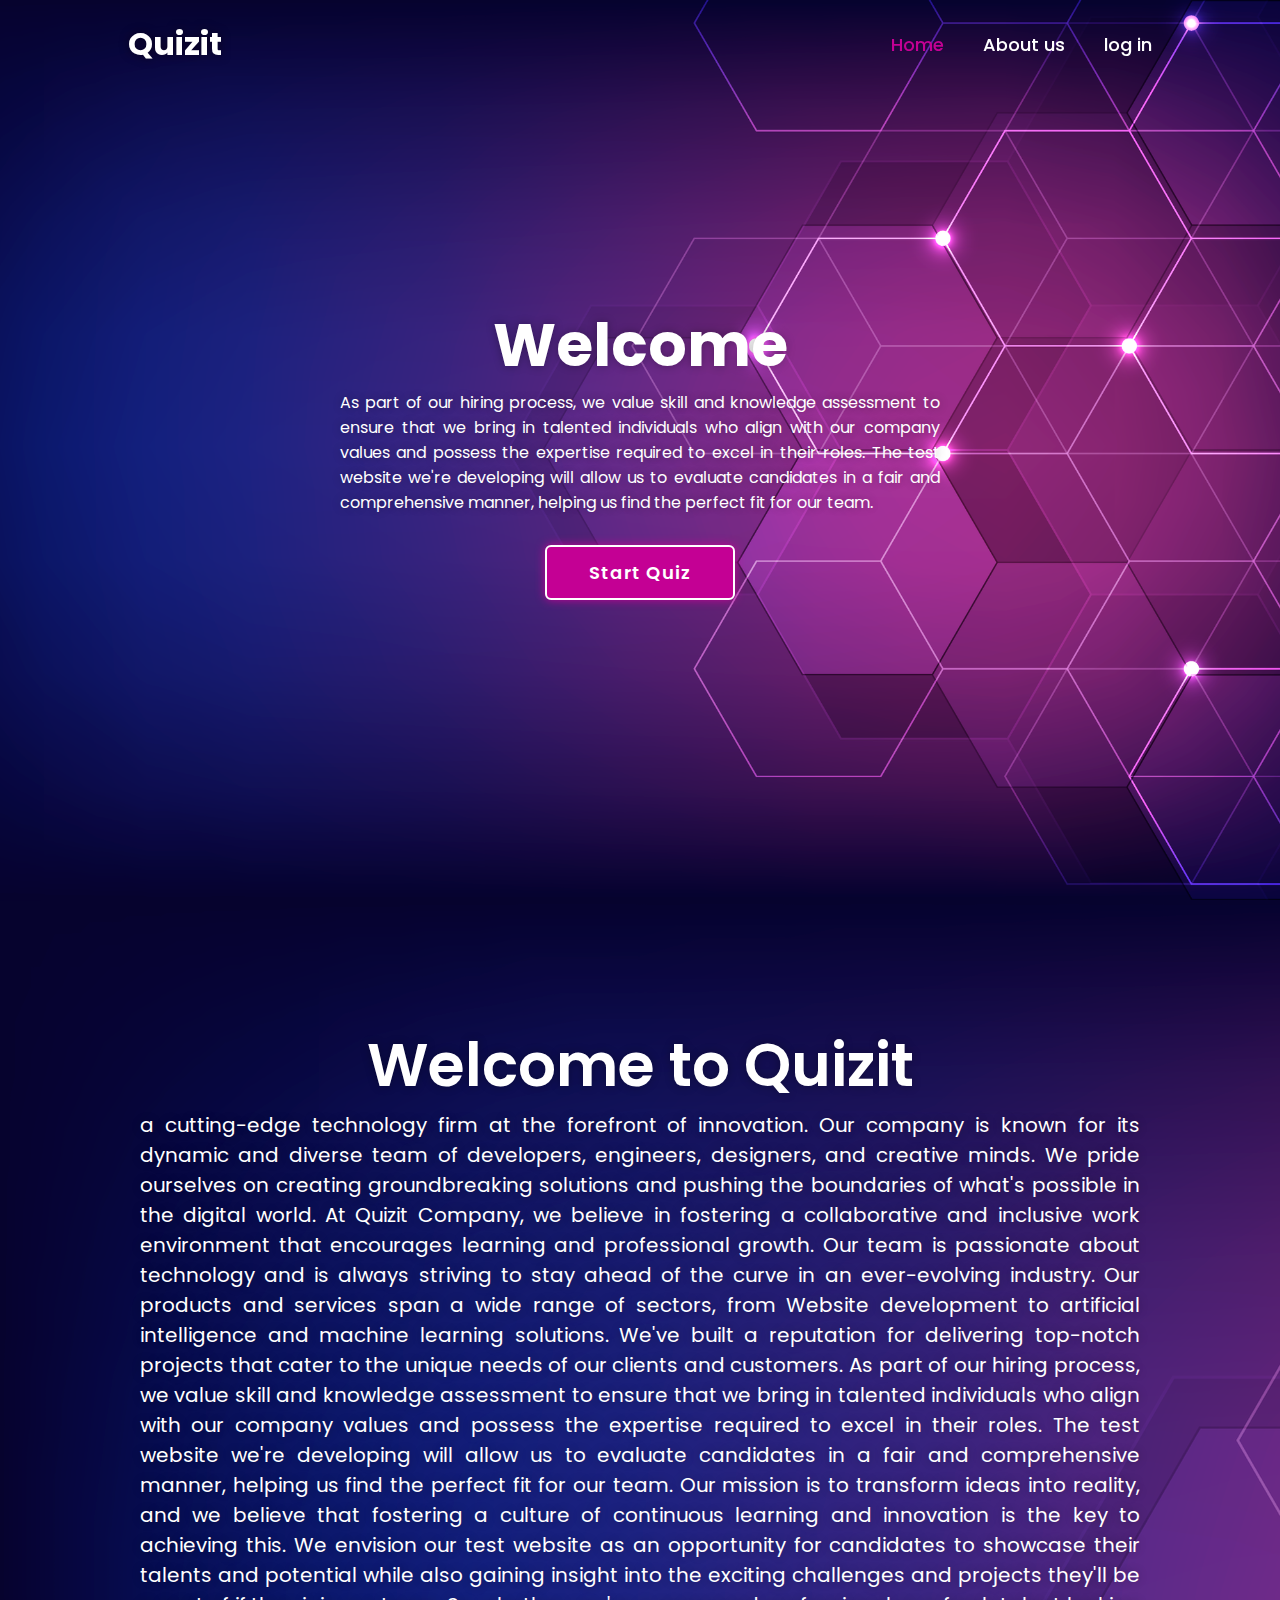
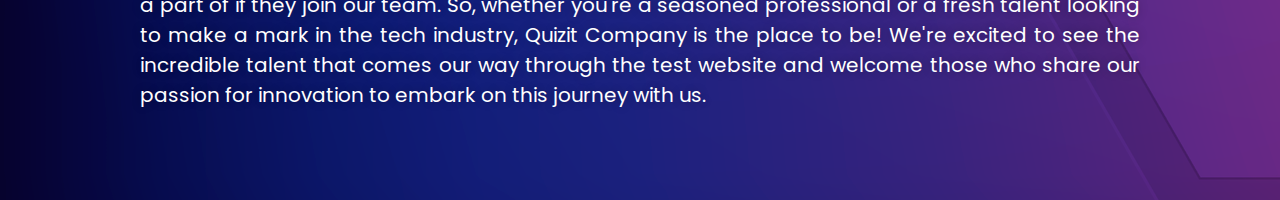
==== index.html @ 1b40783e "Merge pull request #20 from AlharethAlalawneh/main" ====
<!DOCTYPE html>
<html lang="en">

<head>
    <meta charset="UTF-8">
    <meta http-equiv="X-UA-Compatible" content="IE=edge">
    <meta name="viewport" content="width=device-width, initial-scale=1.0">
    <title>Quizit</title>
    <link rel="stylesheet" href="style.css">
</head>

<body>

   <main class="main">
        <header class="header">
            <a href="q-high-resolution-logo-white-on-transparent-background.png" class="logo">Quizit</a>

            <nav class="navbar">
                <a href="#" class="active">Home</a>
                <a href="#About_us">About us</a>
                <a href="/log in/login.html">log in</a>
            </nav>
    </header>

    <div class="container">
        <section class="quiz-section">
            <div class="quiz-box">
                <h1>Quiz</h1>

                <div class="quiz-header">
                    <span>Quiz Website Tutorials</span>
                    <span class="header-score">score 0 / 5 :</span>
                    <p id="cuonterdown">0:25</p>
                </div>

                   

                    <h2 class="question-text"><!-- What does HTML stand for?--></h2>
            
                    <div class="option-list">
                        <div class="option">
                            <pre><span><!-- A. Hyper Type Multi Language --></span></pre>
                            
                        </div>
                        <div class="option">
                            <pre><span><!--B. Hyper Text Multiple Language--></span></pre>
                        </div>
                        <div class="option">
                            <pre></pre><span><!--C. Hyper Text Markup Language--></span></pre>
                        </div>
                        <div class="option">
                            <pre> <span><!--D. Home Text Multi Language--></span></pre>
                        </div>
                    </div>

                <div class="quiz-footer">
                    <span class="question-total">1 of 10 Questions</span>
                    <button class="next-btn">Next</button>
                </div>
            </div>

            <div class="result-box">
                <h2>Quiz Result!</h2>
                <div class="percentage-container">
                    <div class="circular-progress">
                        <span class="progress-value">0%</span>
                    </div>

                <span class="score-text">Your Score 0 out of 10</span>
                </div>

                <div class="buttons">
                    <button class="tryAgain-btn">Show answers</button>
                    <button class="goHome-btn">Go To Home</button>
                </div>
            </div>
        </section>

            <section class="home">
                <div class="home-content">
                    <h1>Welcome <span id="homeUserName"></span></h1>
                    <p>As part of our hiring process, we value skill and knowledge assessment to ensure that we bring in talented
                        individuals who align with our company values and possess the expertise required to excel in their roles. The test
                        website we're developing will allow us to evaluate candidates in a fair and comprehensive manner, helping us find
                        the perfect fit for our team. </p>
                    <button class="start-btn">Start Quiz</button>
                </div>
            </section>
        </div>
    </main>

    <div class="popup-info">
        <h2>Quiz instructions</h2>
        <span class="info">1. The number of exam questions is 10 questions. </span>
        <span class="info">2. The duration of the exam is 10 minutes.</span>
        <span class="info">3. When clicking on the answer, it cannot be changed.</span>
        <span class="info">4. It is not possible to move to the next question before answering.</span>
        <span class="info">5. When the time is up, you go to the result page.</span>

        <div class="btn-group">
            <button class="info-btn exit-btn">Exit Quiz</button>
            <a href="#" class="info-btn continue-btn">Continue</a>
        </div>
   </div>
    
   <section class="About_us" id="About_us">
    <div class="About_us-content">
        <h1>Welcome to Quizit</h1>
        <p>a cutting-edge technology firm at the forefront of innovation. Our company is known for its dynamic and
            diverse team of developers, engineers, designers, and creative minds. We pride ourselves on creating
            groundbreaking solutions and pushing the boundaries of what's possible in the digital world.

            At Quizit Company, we believe in fostering a collaborative and inclusive work environment that
            encourages learning and professional growth. Our team is passionate about technology and is always
            striving to stay ahead of the curve in an ever-evolving industry.

            Our products and services span a wide range of sectors, from Website development to artificial
            intelligence and machine learning solutions. We've built a reputation for delivering top-notch projects
            that cater to the unique needs of our clients and customers.

            As part of our hiring process, we value skill and knowledge assessment to ensure that we bring in
            talented individuals who align with our company values and possess the expertise required to excel in
            their roles. The test website we're developing will allow us to evaluate candidates in a fair and
            comprehensive manner, helping us find the perfect fit for our team.

            Our mission is to transform ideas into reality, and we believe that fostering a culture of continuous
            learning and innovation is the key to achieving this. We envision our test website as an opportunity for
            candidates to showcase their talents and potential while also gaining insight into the exciting
            challenges and projects they'll be a part of if they join our team.

            So, whether you're a seasoned professional or a fresh talent looking to make a mark in the tech
            industry, Quizit Company is the place to be! We're excited to see the incredible talent that comes our
            way through the test website and welcome those who share our passion for innovation to embark on this
            journey with us.
            </p>
        
    </div>
</section>

    <script src="questions.js"></script>
    <script src="./main.js"></script>

</body>
</html>
---- style.css ----
@import url('https://fonts.googleapis.com/css2?family=Poppins:wght@300;400;500;600;700;800;900&display=swap');

* {
    margin: 0;
    padding: 0;
    box-sizing: border-box;
    font-family:'Poppins',sans-serif; 
}

body {
    color: #fff;
    background: #09001d;
    overflow: hidden;
}

.header {
    position: fixed;
    top: 0;
    left: 0;
    width: 100%;
    padding: 20px 10%;
    background: transparent;
    display: flex;
    justify-content: space-between;
    align-items: center;
    z-index: 100;
}

.logo {
    font-size: 32px;
    color: #fff;
    text-decoration: none;
    font-weight: 700;
    filter: drop-shadow(0 0 5px #09001d);
}

.navbar a {
    font-size: 18px;
    color: #fff;
    text-decoration: none;
    font-weight: 500;
    margin-left: 35px;
    transition: .3s;
}

.navbar a:hover, .navbar a.active {
    color: #c40094;
}

.main {
    min-height: 100vh;
    background: url('Banner+background\ \(1\).png')no-repeat;
    background-size: cover;
    background-position: center;
    pointer-events: auto;
    transition: .3s ease;
}

.main.active {
    filter: blur(15px);
    pointer-events: none;
}

.container {
    display: flex;
    height: 100vh;
    width: 200%;
}

.home {
    position: relative;
    left: -50%;
    height: 100vh;
    width: 100%;
    display: flex;
    justify-content: center;
    align-items: center;
}

.home-content {
    max-width: 600px;
    display: flex;
    align-items: center;
    flex-direction: column;
}

.home-content h1 {
    font-size:60px ;
    font-weight: 700;
    text-shadow: 0 0 10px rgb(0,0,0, .3);
}

.home-content p {
    font-size: 16px;
    text-align: center;
    text-shadow: 0 0 10px rgb(0,0,0, .3);
    margin-bottom: 30px;
    text-align: justify;
}

.home-content .start-btn {
    width: 190px;
    height: 55px;
    background: #c40094;
    border: 2px solid #fff;
    outline: none;
    border-radius: 6px;
    box-shadow: 0 0 10px #c40094;
    font-size: 18px;
    color: #fff;
    letter-spacing: 1px;
    font-weight: 600;
    cursor: pointer;
    transition: .5s;
}

.home-content .start-btn:hover {
    background: #09001d;
    box-shadow: none;
}

.popup-info {
    position: absolute;
    top: 50%;
    left: 50%;
    transform: translate(-50%, -50%) scale(.9);
    width: 600px;
    background: #fff;
    border-radius: 6px;
    padding: 10px 25px;
    opacity: 0;
    pointer-events: none;
    transition: .3s ease;
}

.About_us {
    position: relative;
    left: 0%;
    height: 100vh;
    width: 100%;
    display: flex;
    justify-content: center;
    align-items: center;
    padding-top: 5rem;
    background-image: url("Banner+background\ \(1\).png");

}

.About_us-content{
    max-width: 1000px;
    display: flex;
    align-items: center;
    flex-direction: column;
}

.About_us-content h1 {
    font-size:60px ;
    font-weight: 600;
    text-shadow: 0 0 10px rgb(0,0,0, .3);
}

.About_us-content p {
    font-size: 20px;
    text-align: center;
    text-shadow: 0 0 10px rgb(0,0,0, .3);
    margin-bottom: 50px;
    text-align: justify;
}

.About_us-content .start-btn {
    width: 250px;
    height: 55px;
    background: #c40094;
    border: 2px solid #fff;
    outline: none;
    border-radius: 6px;
    box-shadow: 0 0 10px #c40094;
    font-size: 18px;
    color: #fff;
    letter-spacing: 1px;
    font-weight: 600;
    cursor: pointer;
    transition: .5s;
}


.popup-info.active {
    opacity: 1;
    pointer-events: auto;
    transform: translate(-50%, -50%) scale(1);
}

.popup-info h2 {
    font-size: 50px;
    color: #c40094;
}

.popup-info .info {
    display:inline-block;
    font-size: 16px;
    color: #333;
    font-weight: 500;
    margin: 4px 0;
}

.popup-info .btn-group {
    display: flex;
    justify-content: space-between;
    align-items: center;
    border-top:1px solid #999 ;
    margin-top:10px ;
    padding: 15px 0 7px;
    /* opacity: 0;
    pointer-events: none; */
}

.popup-info .btn-group .info-btn {
    display: inline-flex;
    justify-content: center;
    align-items: center;
    width: 130px;
    height: 45px;
    background: #c40094;
    border: 2px solid #c40094;
    outline: none;
    border-radius: 6px; 
    text-decoration: none;
    font-size: 16px;
    color: #fff;
    font-weight: 600;
    box-shadow: 0 0 10px rgb(0,0,0, .1);
    cursor: pointer;
    transition: .5s;
} 

.popup-info .btn-group .info-btn:nth-child(1) {
    background: transparent;
    color: #c40094;
}

.popup-info .btn-group .info-btn:nth-child(1):hover {
    background: #c40094;
    color: #fff;
}

.popup-info .btn-group .info-btn:nth-child(2):hover {
    background: #950170;
    border-color: #950170;
}

.quiz-section {
    position: relative;
    left: -50%;
    width: 100%;
    background: #09001d;
    display: flex;
    justify-content: center;
    align-items: center;
    z-index: 100;
    transition: .8s ease-in-out;
    transition-delay: .25s;
}

.quiz-section.active {
    left: 0;
}

.quiz-section .quiz-box {
    position: relative;
    width: 500px;
    background: transparent;
    border: 2px solid #c40094;
    border-radius: 6px;
    display:flex ;
    flex-direction: column;
    padding: 20px 30px;
    opacity:0;
    pointer-events:none;
    transform: scale(.9); 
    transition: .3s ease;
    transition-delay: 0s;
}
.quiz-section .quiz-box.active {
    opacity: 1;
    pointer-events: auto;
    transform: scale(1);
    transition: 1s ease;
    transition-delay: 1s;
}

.quiz-box h1 {
    font-size: 32px;
    text-align: center;
    background: linear-gradient(45deg, transparent, #c40094, transparent);
    border-radius: 6px;
}

.quiz-box .quiz-header {
    display: flex;
    justify-content: space-between;
    align-items: center;
    padding: 20px 0;
    border-bottom: 2px solid #c40094;
    margin-bottom: 30px;
}

.quiz-header span {
    font-size: 18px;
    font-weight: 500;
}

.quiz-header .header-score{
    background: #c40094;
    border-radius: 3px;
    padding: 7px;
}

.quiz-box .question-text{
    font-size: 24px;
    font-weight: 600;
}

.option-list .option{
    width: 100%;
    padding: 12px;
    background: transparent;
    border: 2px solid rgba(255,255,255, .2);
    border-radius: 4px;
    font-size: 17px;
    margin: 15px 0;
    cursor: pointer;
    transition: .3s;
}

.option-list .option:hover{
    background: rgb(255, 255, 255, .1);
    background-color: rgb(255, 255, 255, .1);
}

.option-list .option.correct {
    background: #09001d;
    color: #e5ffee;
    border-color: #e5ffee;
    }

.option-list .option.incorrect {
    background: #09001d;
    color: #a60045;
    border-color: #a60045;
}

.option-list .option.disabled {
    pointer-events: none;
}


.quiz-box .quiz-footer {
    display: flex;
    justify-content: space-between;
    align-items: center;
    border-top: 2px solid #c40094;
    padding-top: 20px;
    margin-top: 25px;
}

.quiz-footer .question-total {
    font-size: 16px;
    font-weight: 600;
}

.quiz-footer .next-btn {
    width: 100px;
    height: 45px;
    background: rgba(255,255,255, .1);
    border: 2px solid rgba(255,255,255, .1);
    outline: none;
    border-radius: 6px;
    font-size: 16px;
    color: rgba(255,255,255, .3);
    font-weight: 600;
    cursor: pointer;
    pointer-events: none;
    transition: .5s;
}

.quiz-footer .next-btn.active {
    pointer-events: auto;
    background: #c40094;
    border-color: #c40094;
    color: #fff;
}

.quiz-footer .next-btn.active:hover{
    background: #950170;
    border-color: #950170;
}

.quiz-section .result-box {
    position: absolute;
    top: 50%;
    left: 50%;
    transform: translate(-50%, -50%) scale(.9);
    width: 500px;
    background: transparent;
    border: 2px solid #c40094;
    border-radius: 6px;
    padding: 20px;
    display: flex;
    flex-direction: column;
    align-items: center;
    opacity: 0;
    pointer-events: none;
    transition: .3s ease;
}

.quiz-section .result-box.active {
    opacity: 1;
    pointer-events: auto;
    transform: translate(-50%, -50%) scale(1);
}

.result-box h2 {
    font-size: 52px;
}

.result-box .percentage-container {
    width: 300px;
    display: flex;
    flex-direction: column;
    align-items: center;
    margin: 20px 0 40px;
}

.percentage-container .circular-progress {
    position: relative;
    width: 250px;
    height: 250px;
    background: conic-gradient(#c40094 3.6deg, rgba(255, 255, 255, .1) 0deg);
    border-radius: 50%;
    display: flex;
    justify-content: center;
    align-items: center;
}

.percentage-container .circular-progress::before {
    content: '';
    position: absolute;
    width: 210px;
    height: 210px;
    background: #09001d;
    border-radius: 50%;
}

.circular-progress .progress-value {
    position: relative;
    font-size: 45px;
    font-weight: 600;
}

.percentage-container .score-text {
    font-size: 26px;
    font-weight: 600;
    margin-top: 20px;
}

.result-box .buttons {
    display: flex;
}

.buttons button {
    width: 130px;
    height: 47px;
    background: #c40094;
    border: 2px solid #c40094;
    outline: none;
    border-radius: 6px;
    font-size: 16px;
    color: #fff;
    font-weight: 600;
    margin: 0 20px 20px;
    cursor: pointer;
    transition: .5s;
}

.buttons button:nth-child(1):hover {
    background: #950170;
    border-color: #950170;
}

.buttons button:nth-child(2) {
    background: transparent;
    color: #c40094;
}

.buttons button:nth-child(2):hover {
    background: #c40094;
    color: #fff;
}
/* hi */
/* <!---5555555555--> */
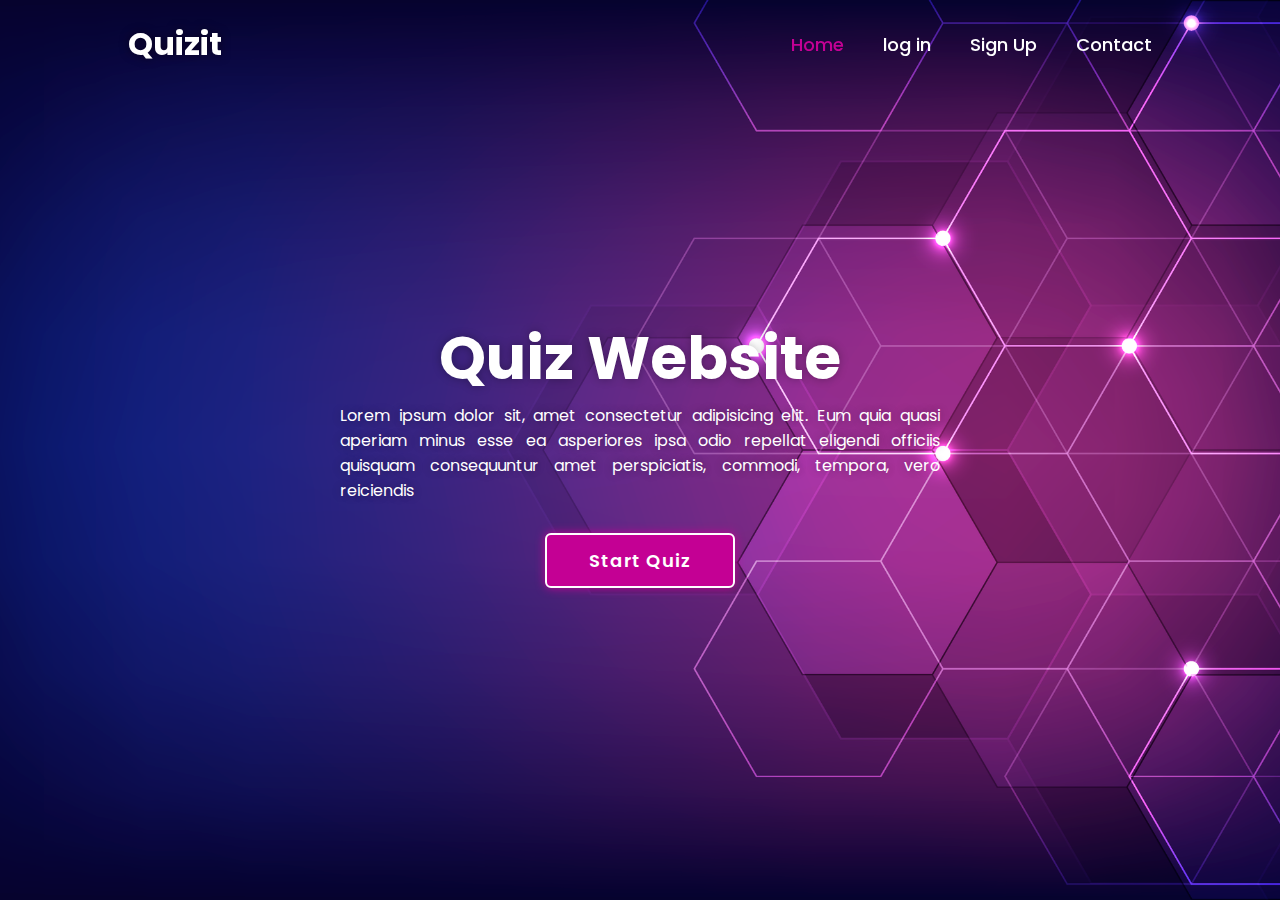
==== commit 6f30de39: "update" ====
--- a/index.html
+++ b/index.html
@@ -17,8 +17,9 @@
 
             <nav class="navbar">
                 <a href="#" class="active">Home</a>
-                <a href="#About_us">About us</a>
                 <a href="/log in/login.html">log in</a>
+                <a href="#">Sign Up</a>
+                <a href="#">Contact</a>
             </nav>
     </header>
 
@@ -70,7 +71,7 @@
                 </div>
 
                 <div class="buttons">
-                    <button class="tryAgain-btn">Show answers</button>
+                    <button class="tryAgain-btn">Show Ansers  </button>
                     <button class="goHome-btn">Go To Home</button>
                 </div>
             </div>
@@ -78,11 +79,12 @@
 
             <section class="home">
                 <div class="home-content">
-                    <h1>Welcome <span id="homeUserName"></span></h1>
-                    <p>As part of our hiring process, we value skill and knowledge assessment to ensure that we bring in talented
-                        individuals who align with our company values and possess the expertise required to excel in their roles. The test
-                        website we're developing will allow us to evaluate candidates in a fair and comprehensive manner, helping us find
-                        the perfect fit for our team. </p>
+                    <h1>Quiz Website</h1>
+                    <p>Lorem ipsum dolor sit, amet consectetur adipisicing elit. Eum quia quasi aperiam minus esse ea asperiores
+                    ipsa odio repellat eligendi officiis quisquam consequuntur amet perspiciatis, commodi, tempora, vero
+                    reiciendis 
+                    <!-- <span id ="result"></span>  -->
+                </p>
                     <button class="start-btn">Start Quiz</button>
                 </div>
             </section>
@@ -90,12 +92,12 @@
     </main>
 
     <div class="popup-info">
-        <h2>Quiz instructions</h2>
-        <span class="info">1. The number of exam questions is 10 questions. </span>
-        <span class="info">2. The duration of the exam is 10 minutes.</span>
-        <span class="info">3. When clicking on the answer, it cannot be changed.</span>
-        <span class="info">4. It is not possible to move to the next question before answering.</span>
-        <span class="info">5. When the time is up, you go to the result page.</span>
+        <h2>Quiz Guide</h2>
+        <span class="info">1. Lorem ipsum dolor sit, amet consectetur </span>
+        <span class="info">2. Lorem ipsum dolor sit, amet consectetur adipisicing</span>
+        <span class="info">3. Lorem ipsum dolor sit, amet cons</span>
+        <span class="info">4. Lorem ipsum dolor sit, amet consectetur adipisicing</span>
+        <span class="info">5. Lorem ipsum dolor sit, amet consectetur adipisicing</span>
 
         <div class="btn-group">
             <button class="info-btn exit-btn">Exit Quiz</button>
@@ -103,43 +105,10 @@
         </div>
    </div>
     
-   <section class="About_us" id="About_us">
-    <div class="About_us-content">
-        <h1>Welcome to Quizit</h1>
-        <p>a cutting-edge technology firm at the forefront of innovation. Our company is known for its dynamic and
-            diverse team of developers, engineers, designers, and creative minds. We pride ourselves on creating
-            groundbreaking solutions and pushing the boundaries of what's possible in the digital world.
-
-            At Quizit Company, we believe in fostering a collaborative and inclusive work environment that
-            encourages learning and professional growth. Our team is passionate about technology and is always
-            striving to stay ahead of the curve in an ever-evolving industry.
-
-            Our products and services span a wide range of sectors, from Website development to artificial
-            intelligence and machine learning solutions. We've built a reputation for delivering top-notch projects
-            that cater to the unique needs of our clients and customers.
-
-            As part of our hiring process, we value skill and knowledge assessment to ensure that we bring in
-            talented individuals who align with our company values and possess the expertise required to excel in
-            their roles. The test website we're developing will allow us to evaluate candidates in a fair and
-            comprehensive manner, helping us find the perfect fit for our team.
-
-            Our mission is to transform ideas into reality, and we believe that fostering a culture of continuous
-            learning and innovation is the key to achieving this. We envision our test website as an opportunity for
-            candidates to showcase their talents and potential while also gaining insight into the exciting
-            challenges and projects they'll be a part of if they join our team.
-
-            So, whether you're a seasoned professional or a fresh talent looking to make a mark in the tech
-            industry, Quizit Company is the place to be! We're excited to see the incredible talent that comes our
-            way through the test website and welcome those who share our passion for innovation to embark on this
-            journey with us.
-            </p>
-        
-    </div>
-</section>
-
     <script src="questions.js"></script>
     <script src="./main.js"></script>
 
 </body>
 </html>
-
+<!---444444444-->
+<!---5555555555-->
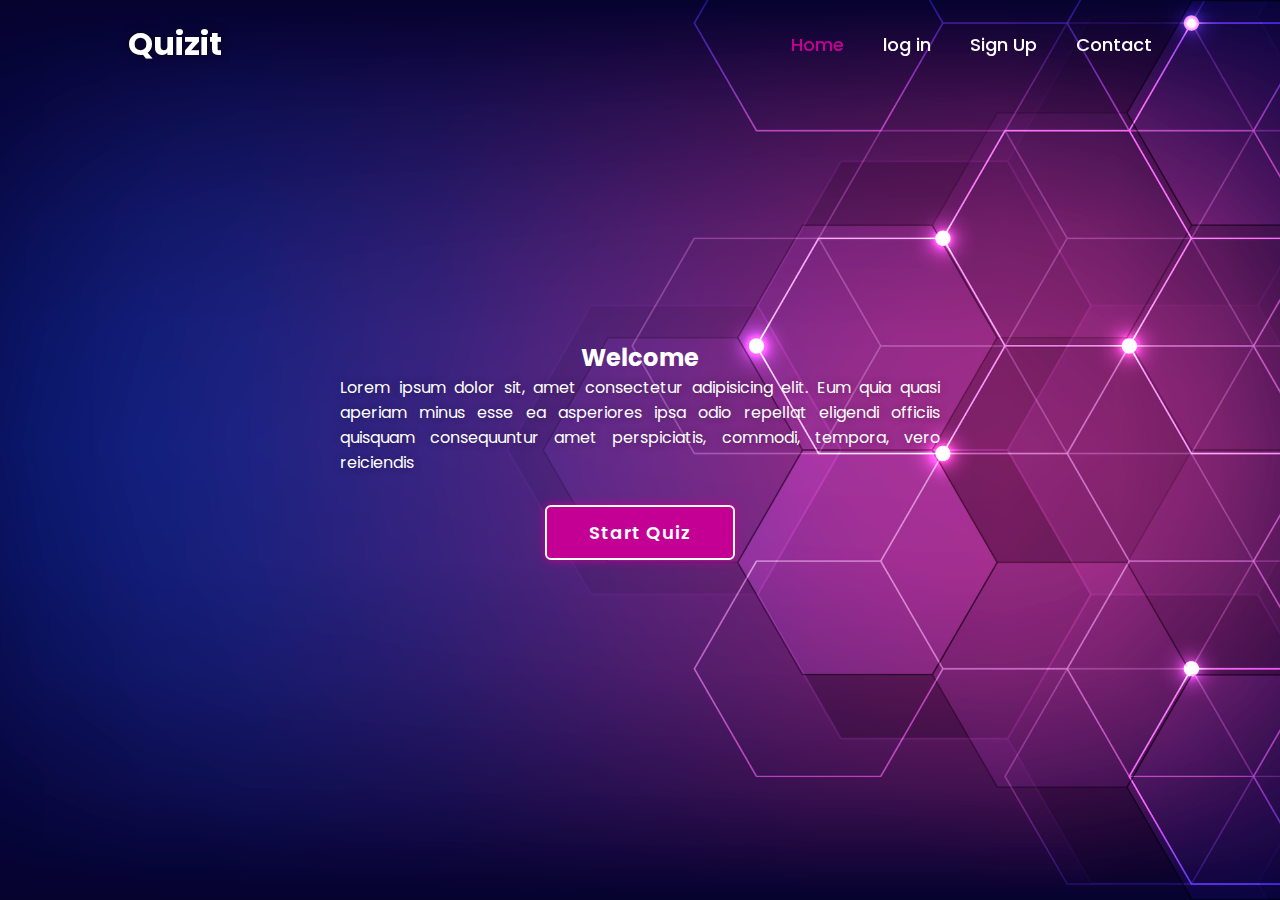
==== commit b4a5716e: "homeUserName" ====
--- a/index.html
+++ b/index.html
@@ -27,14 +27,11 @@
         <section class="quiz-section">
             <div class="quiz-box">
                 <h1>Quiz</h1>
-
-                <div class="quiz-header">
-                    <span>Quiz Website Tutorials</span>
-                    <span class="header-score">score 0 / 5 :</span>
-                    <p id="cuonterdown">0:25</p>
-                </div>
-
-                   
+                    <div class="quiz-header">
+                        <span>Quiz Website Tutorials</span>
+                        <span class="header-score">score 0 / 5 :</span>
+                        <span id="cutdown">10:00</span>
+                    </div>
 
                     <h2 class="question-text"><!-- What does HTML stand for?--></h2>
             
@@ -71,7 +68,7 @@
                 </div>
 
                 <div class="buttons">
-                    <button class="tryAgain-btn">Show Ansers  </button>
+                    <button class="tryAgain-btn">Try Again</button>
                     <button class="goHome-btn">Go To Home</button>
                 </div>
             </div>
@@ -79,12 +76,10 @@
 
             <section class="home">
                 <div class="home-content">
-                    <h1>Quiz Website</h1>
+                    <h2>Welcome <span id="homeUserName"></span></h2>
                     <p>Lorem ipsum dolor sit, amet consectetur adipisicing elit. Eum quia quasi aperiam minus esse ea asperiores
                     ipsa odio repellat eligendi officiis quisquam consequuntur amet perspiciatis, commodi, tempora, vero
-                    reiciendis 
-                    <!-- <span id ="result"></span>  -->
-                </p>
+                    reiciendis </p>
                     <button class="start-btn">Start Quiz</button>
                 </div>
             </section>
@@ -111,4 +106,3 @@
 </body>
 </html>
 <!---444444444-->
-<!---5555555555-->
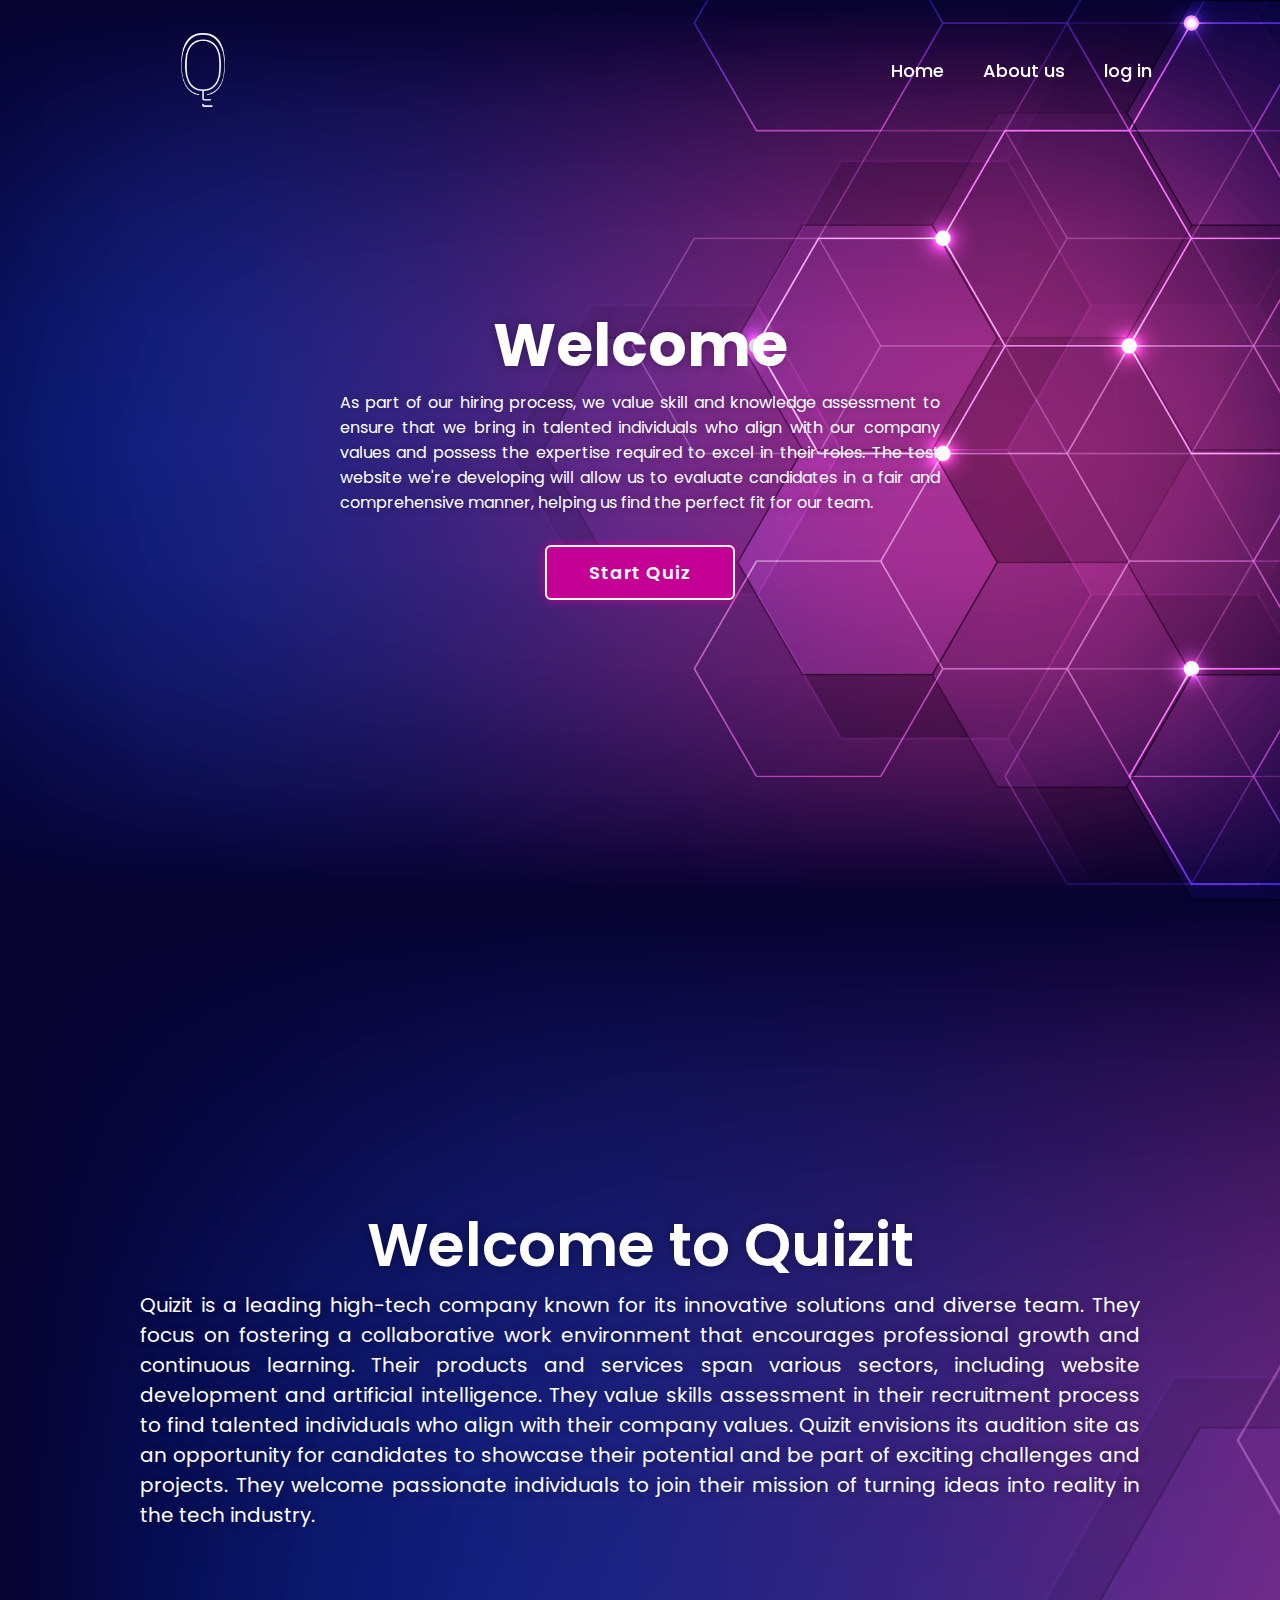
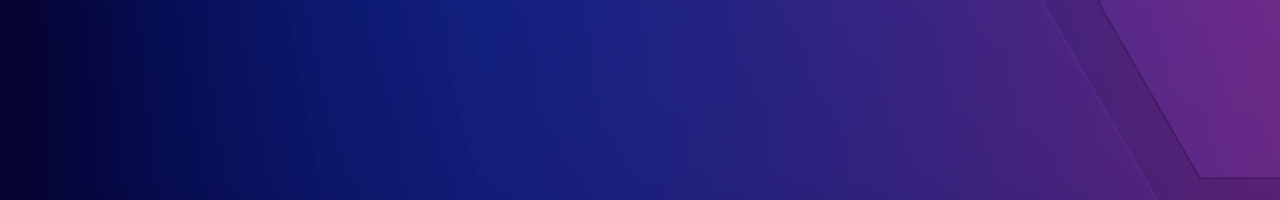
==== commit 2d0e066a: "Hi" ====
--- a/index.html
+++ b/index.html
@@ -7,92 +7,93 @@
     <meta name="viewport" content="width=device-width, initial-scale=1.0">
     <title>Quizit</title>
     <link rel="stylesheet" href="style.css">
+    <link rel="icon" type="icon" href="./q_icon.png" />
 </head>
 
 <body>
 
    <main class="main">
         <header class="header">
-            <a href="q-high-resolution-logo-white-on-transparent-background.png" class="logo">Quizit</a>
+            <img src="./q-high-resolution-logo-white-on-transparent-background.png" alt="logo Q" width="150" height="100"/>
 
             <nav class="navbar">
-                <a href="#" class="active">Home</a>
-                <a href="/log in/login.html">log in</a>
-                <a href="#">Sign Up</a>
-                <a href="#">Contact</a>
+                <a href="#home" >Home</a>
+                <a href="#About_us">About us</a>
+                <a href="/login/login.html">log in</a>
             </nav>
-    </header>
+        </header>
 
-    <div class="container">
-        <section class="quiz-section">
-            <div class="quiz-box">
-                <h1>Quiz</h1>
+        <div class="container">
+            <section class="quiz-section">
+                <div class="quiz-box">
+                    <h1>Quizit</h1>
+
                     <div class="quiz-header">
-                        <span>Quiz Website Tutorials</span>
-                        <span class="header-score">score 0 / 5 :</span>
-                        <span id="cutdown">10:00</span>
+                        <span>Good Luck ;)</span>
+                        <!-- <span class="header-score"> score no./10 </span> -->
+                        <p id="cuonter-down"><!-- Time --></p>
                     </div>
 
-                    <h2 class="question-text"><!-- What does HTML stand for?--></h2>
+                    <h2 class="question-text"><!-- The Question --></h2>
             
                     <div class="option-list">
                         <div class="option">
-                            <pre><span><!-- A. Hyper Type Multi Language --></span></pre>
-                            
+                            <pre><span><!-- A. First Option --></span></pre>
                         </div>
                         <div class="option">
-                            <pre><span><!--B. Hyper Text Multiple Language--></span></pre>
+                            <pre><span><!-- B. Second Option --></span></pre>
                         </div>
                         <div class="option">
-                            <pre></pre><span><!--C. Hyper Text Markup Language--></span></pre>
+                            <pre></pre><span><!-- C. Third Option --></span></pre>
                         </div>
                         <div class="option">
-                            <pre> <span><!--D. Home Text Multi Language--></span></pre>
+                            <pre> <span><!-- D. Fourth Option--></span></pre>
                         </div>
                     </div>
 
-                <div class="quiz-footer">
-                    <span class="question-total">1 of 10 Questions</span>
-                    <button class="next-btn">Next</button>
+                    <div class="quiz-footer">
+                        <span class="question-total"><!-- no. out of 10 --></span>
+                        <button class="next-btn">Next</button>
+                    </div>
                 </div>
-            </div>
 
-            <div class="result-box">
-                <h2>Quiz Result!</h2>
-                <div class="percentage-container">
-                    <div class="circular-progress">
-                        <span class="progress-value">0%</span>
+                <div class="result-box">
+                    <h2>Quiz Result!</h2>
+                    <div class="percentage-container">
+                        <div class="circular-progress">
+                            <span class="progress-value"><!-- The percentage result --></span>
+                        </div>
+                        <span class="score-text"><!-- Your Score no. out of 10 --> </span>
                     </div>
 
-                <span class="score-text">Your Score 0 out of 10</span>
+                    <div class="buttons">
+                        <button class="tryAgain-btn">Show answers</button>
+                        <button class="goHome-btn">Go To Home</button>
+                    </div>
                 </div>
+            </section>
 
-                <div class="buttons">
-                    <button class="tryAgain-btn">Try Again</button>
-                    <button class="goHome-btn">Go To Home</button>
-                </div>
-            </div>
-        </section>
-
-            <section class="home">
+            <section id="home" class="home">
                 <div class="home-content">
-                    <h2>Welcome <span id="homeUserName"></span></h2>
-                    <p>Lorem ipsum dolor sit, amet consectetur adipisicing elit. Eum quia quasi aperiam minus esse ea asperiores
-                    ipsa odio repellat eligendi officiis quisquam consequuntur amet perspiciatis, commodi, tempora, vero
-                    reiciendis </p>
+                    <h1>Welcome <span id="homeUserName"></span></h1>
+                    <p>As part of our hiring process, we value skill and knowledge assessment to ensure that we bring in talented
+                        individuals who align with our company values and possess the expertise required to excel in their roles. The test
+                        website we're developing will allow us to evaluate candidates in a fair and comprehensive manner, helping us find
+                        the perfect fit for our team. </p>
                     <button class="start-btn">Start Quiz</button>
                 </div>
             </section>
         </div>
     </main>
 
+    <!-- The window that shows the Quiz instructions -->
     <div class="popup-info">
-        <h2>Quiz Guide</h2>
-        <span class="info">1. Lorem ipsum dolor sit, amet consectetur </span>
-        <span class="info">2. Lorem ipsum dolor sit, amet consectetur adipisicing</span>
-        <span class="info">3. Lorem ipsum dolor sit, amet cons</span>
-        <span class="info">4. Lorem ipsum dolor sit, amet consectetur adipisicing</span>
-        <span class="info">5. Lorem ipsum dolor sit, amet consectetur adipisicing</span>
+        <h2>Quiz instructions</h2>
+        <span class="info">1. The number of exam questions is 10 questions. </span>
+        <span class="info">2. The duration of the exam is 10 minutes.</span>
+        <span class="info">3. When clicking on the answer, it cannot be changed.</span>
+        <span class="info">4. It is not possible to move to the next question before answering.</span>
+        <span class="info">5. When the time is up, you go to the result page.</span>
 
         <div class="btn-group">
             <button class="info-btn exit-btn">Exit Quiz</button>
@@ -100,9 +101,24 @@
         </div>
    </div>
     
+   <section class="About_us" id="About_us">
+    <div class="About_us-content">
+        <h1>Welcome to Quizit</h1>
+        <p>Quizit is a leading high-tech company known for its innovative solutions and diverse team. They focus on fostering a
+            collaborative work environment that encourages professional growth and continuous learning. Their products and
+            services span various sectors, including website development and artificial intelligence. They value skills
+            assessment in their recruitment process to find talented individuals who align with their company values. Quizit
+            envisions its audition site as an opportunity for candidates to showcase their potential and be part of exciting
+            challenges and projects. They welcome passionate individuals to join their mission of turning ideas into reality in
+            the tech industry.
+            </p>
+        
+    </div>
+</section>
+
     <script src="questions.js"></script>
     <script src="./main.js"></script>
 
 </body>
 </html>
-<!---444444444-->
+<!--test1-->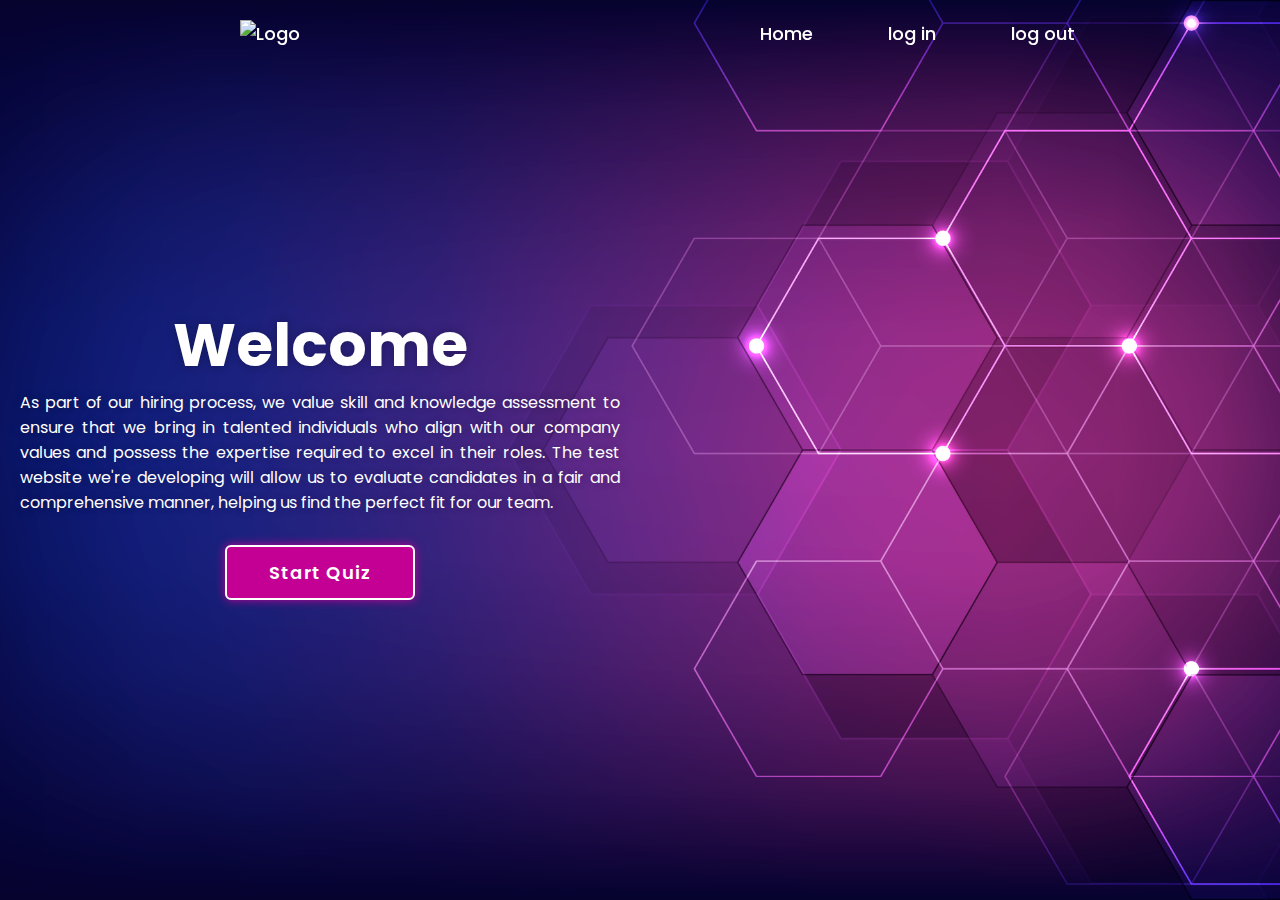
==== commit bea68cee: "Merge branch 'main' of https://github.com/AlharethAlalawneh/Alhareth_quiz_project" ====
--- a/index.html
+++ b/index.html
@@ -8,34 +8,99 @@
     <title>Quizit</title>
     <link rel="stylesheet" href="style.css">
     <link rel="icon" type="icon" href="./q_icon.png" />
+
+    <style>
+        .na_0 {
+            width: 100%;
+            margin: 0 auto;
+            position: sticky;
+            top: 0;
+            z-index: 4;
+            overflow: hidden;
+            /* background-color: #19152B; */
+        }
+
+        .navbar {
+            width: 85%;
+            margin: 0 auto;
+            /* background-color: #19152B; */
+            /* overflow: hidden; */
+            display: flex;
+            justify-content: space-between;
+            align-items: center;
+            /* padding: 1rem; */
+            /* position: fixed;
+        top: 0;
+        z-index:4 ; */
+
+        }
+
+        .navbar img {
+            height: 40px;
+            width: 100%;
+        }
+
+        .navbar ul {
+            list-style-type: none;
+            display: flex;
+        }
+
+
+        .navbar ul li a {
+            color: white;
+            text-decoration: none;
+        }
+
+
+        ul {
+            display: flex;
+            gap: 2.5rem;
+        }
+
+        li {
+            display: block;
+            transition: .1s;
+        }
+
+        ul:hover li {
+            filter: blur(1px);
+        }
+
+        ul li:hover {
+            filter: blur(0px);
+        }
+    </style>
 </head>
 
 <body>
 
-   <main class="main">
+    <main class="main">
         <header class="header">
-            <img src="./q-high-resolution-logo-white-on-transparent-background.png" alt="logo Q" width="150" height="100"/>
-
-            <nav class="navbar">
-                <a href="#home" >Home</a>
-                <a href="#About_us">About us</a>
-                <a href="/login/login.html">log in</a>
+            <nav class="na_0 ">
+                <div class="navbar ">
+                    <div class="divlogo">
+                        <a href="#home"><img src="/log_in/logo.png" alt="Logo"></a>
+                    </div>
+                    <ul class="ul_nav">
+                        <li><a href="#home">Home</a></li>
+                        <li><a href="/log_in/login.html" id="btn_login">log in</a></li>
+                        <li><a  id="btn_logout" >log out</a></li>
+                    </ul>
+                </div>
             </nav>
         </header>
+
 
         <div class="container">
             <section class="quiz-section">
                 <div class="quiz-box">
                     <h1>Quizit</h1>
-
                     <div class="quiz-header">
-                        <span>Good Luck ;)</span>
+                        <span>Good Luck </span>
                         <!-- <span class="header-score"> score no./10 </span> -->
                         <p id="cuonter-down"><!-- Time --></p>
                     </div>
-
                     <h2 class="question-text"><!-- The Question --></h2>
-            
                     <div class="option-list">
                         <div class="option">
                             <pre><span><!-- A. First Option --></span></pre>
@@ -76,9 +141,12 @@
             <section id="home" class="home">
                 <div class="home-content">
                     <h1>Welcome <span id="homeUserName"></span></h1>
-                    <p>As part of our hiring process, we value skill and knowledge assessment to ensure that we bring in talented
-                        individuals who align with our company values and possess the expertise required to excel in their roles. The test
-                        website we're developing will allow us to evaluate candidates in a fair and comprehensive manner, helping us find
+                    <p>As part of our hiring process, we value skill and knowledge assessment to ensure that we bring in
+                        talented
+                        individuals who align with our company values and possess the expertise required to excel in
+                        their roles. The test
+                        website we're developing will allow us to evaluate candidates in a fair and comprehensive
+                        manner, helping us find
                         the perfect fit for our team. </p>
                     <button class="start-btn">Start Quiz</button>
                 </div>
@@ -99,26 +167,13 @@
             <button class="info-btn exit-btn">Exit Quiz</button>
             <a href="#" class="info-btn continue-btn">Continue</a>
         </div>
-   </div>
-    
-   <section class="About_us" id="About_us">
-    <div class="About_us-content">
-        <h1>Welcome to Quizit</h1>
-        <p>Quizit is a leading high-tech company known for its innovative solutions and diverse team. They focus on fostering a
-            collaborative work environment that encourages professional growth and continuous learning. Their products and
-            services span various sectors, including website development and artificial intelligence. They value skills
-            assessment in their recruitment process to find talented individuals who align with their company values. Quizit
-            envisions its audition site as an opportunity for candidates to showcase their potential and be part of exciting
-            challenges and projects. They welcome passionate individuals to join their mission of turning ideas into reality in
-            the tech industry.
-            </p>
-        
     </div>
-</section>
 
-    <script src="questions.js"></script>
+
+
+    <!-- <script src="questions.js"></script> -->
     <script src="./main.js"></script>
 
 </body>
-</html>
-<!--test1-->+
+</html>--- a/style.css
+++ b/style.css
@@ -64,7 +64,7 @@
 .container {
     display: flex;
     height: 100vh;
-    width: 200%;
+    width: 100%;
 }
 
 .home {
@@ -85,7 +85,7 @@
 }
 
 .home-content h1 {
-    font-size:60px ;
+    font-size: 60px;
     font-weight: 700;
     text-shadow: 0 0 10px rgb(0,0,0, .3);
 }
@@ -117,6 +117,41 @@
 .home-content .start-btn:hover {
     background: #09001d;
     box-shadow: none;
+}
+
+
+.About_us {
+    position: relative;
+    left: 0%;
+    height: 100vh;
+    width: 100%;
+    display: flex;
+    justify-content: center;
+    align-items: center;
+    padding-top: 5rem;
+    background-image: url("Banner+background\ \(1\).png");
+}
+
+.About_us-content{
+    max-width: 1000px;
+    display: flex;
+    align-items: center;
+    flex-direction: column;
+}
+
+.About_us-content h1 {
+    font-size:60px ;
+    font-weight: 600;
+    text-shadow: 0 0 10px rgb(0,0,0, .3);
+}
+
+.About_us-content p {
+    font-size: 1rem;
+    text-align: center;
+    width: 50rem;
+    text-shadow: 0 0 10px rgb(0,0,0, .3);
+    margin-bottom: 10rem;
+    text-align: justify;
 }
 
 .popup-info {
@@ -133,57 +168,6 @@
     transition: .3s ease;
 }
 
-.About_us {
-    position: relative;
-    left: 0%;
-    height: 100vh;
-    width: 100%;
-    display: flex;
-    justify-content: center;
-    align-items: center;
-    padding-top: 5rem;
-    background-image: url("Banner+background\ \(1\).png");
-
-}
-
-.About_us-content{
-    max-width: 1000px;
-    display: flex;
-    align-items: center;
-    flex-direction: column;
-}
-
-.About_us-content h1 {
-    font-size:60px ;
-    font-weight: 600;
-    text-shadow: 0 0 10px rgb(0,0,0, .3);
-}
-
-.About_us-content p {
-    font-size: 20px;
-    text-align: center;
-    text-shadow: 0 0 10px rgb(0,0,0, .3);
-    margin-bottom: 50px;
-    text-align: justify;
-}
-
-.About_us-content .start-btn {
-    width: 250px;
-    height: 55px;
-    background: #c40094;
-    border: 2px solid #fff;
-    outline: none;
-    border-radius: 6px;
-    box-shadow: 0 0 10px #c40094;
-    font-size: 18px;
-    color: #fff;
-    letter-spacing: 1px;
-    font-weight: 600;
-    cursor: pointer;
-    transition: .5s;
-}
-
-
 .popup-info.active {
     opacity: 1;
     pointer-events: auto;
@@ -250,7 +234,7 @@
 
 .quiz-section {
     position: relative;
-    left: -50%;
+    left: -100%;
     width: 100%;
     background: #09001d;
     display: flex;
@@ -345,14 +329,13 @@
 
 .option-list .option.incorrect {
     background: #09001d;
-    color: #a60045;
-    border-color: #a60045;
+    color: #e5ffee;
+    border-color: #e5ffee;
 }
 
 .option-list .option.disabled {
     pointer-events: none;
 }
-
 
 .quiz-box .quiz-footer {
     display: flex;
@@ -455,6 +438,7 @@
     position: relative;
     font-size: 45px;
     font-weight: 600;
+
 }
 
 .percentage-container .score-text {
@@ -496,5 +480,9 @@
     background: #c40094;
     color: #fff;
 }
-/* hi */
-/* <!---5555555555--> */+
+.option.selected{
+    background: #09001d !important;
+    color: #e5ffee !important;
+    border-color: #e5ffee !important;
+}
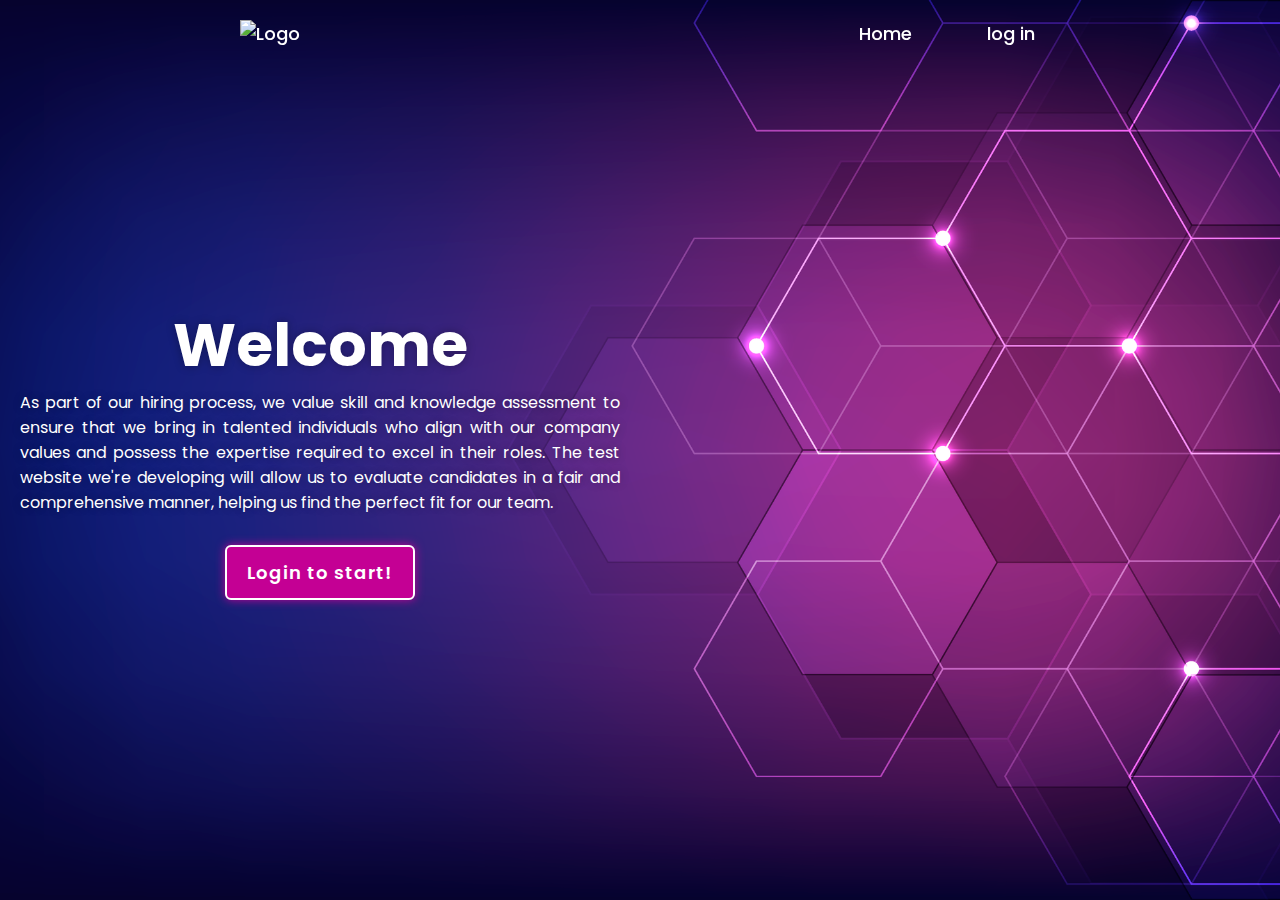
==== commit 434b5051: "Merge pull request #37 from A7MD111h/main" ====
--- a/index.html
+++ b/index.html
@@ -93,7 +93,7 @@
 
         <div class="container">
             <section class="quiz-section">
-                <div class="quiz-box">
+                <div class="quiz-box" id="quiz-boxe">
                     <h1>Quizit</h1>
                     <div class="quiz-header">
                         <span>Good Luck </span>
@@ -140,7 +140,7 @@
 
             <section id="home" class="home">
                 <div class="home-content">
-                    <h1>Welcome <span id="homeUserName"></span></h1>
+                    <h1><span id="homeUserName">Welcome</span></h1>
                     <p>As part of our hiring process, we value skill and knowledge assessment to ensure that we bring in
                         talented
                         individuals who align with our company values and possess the expertise required to excel in
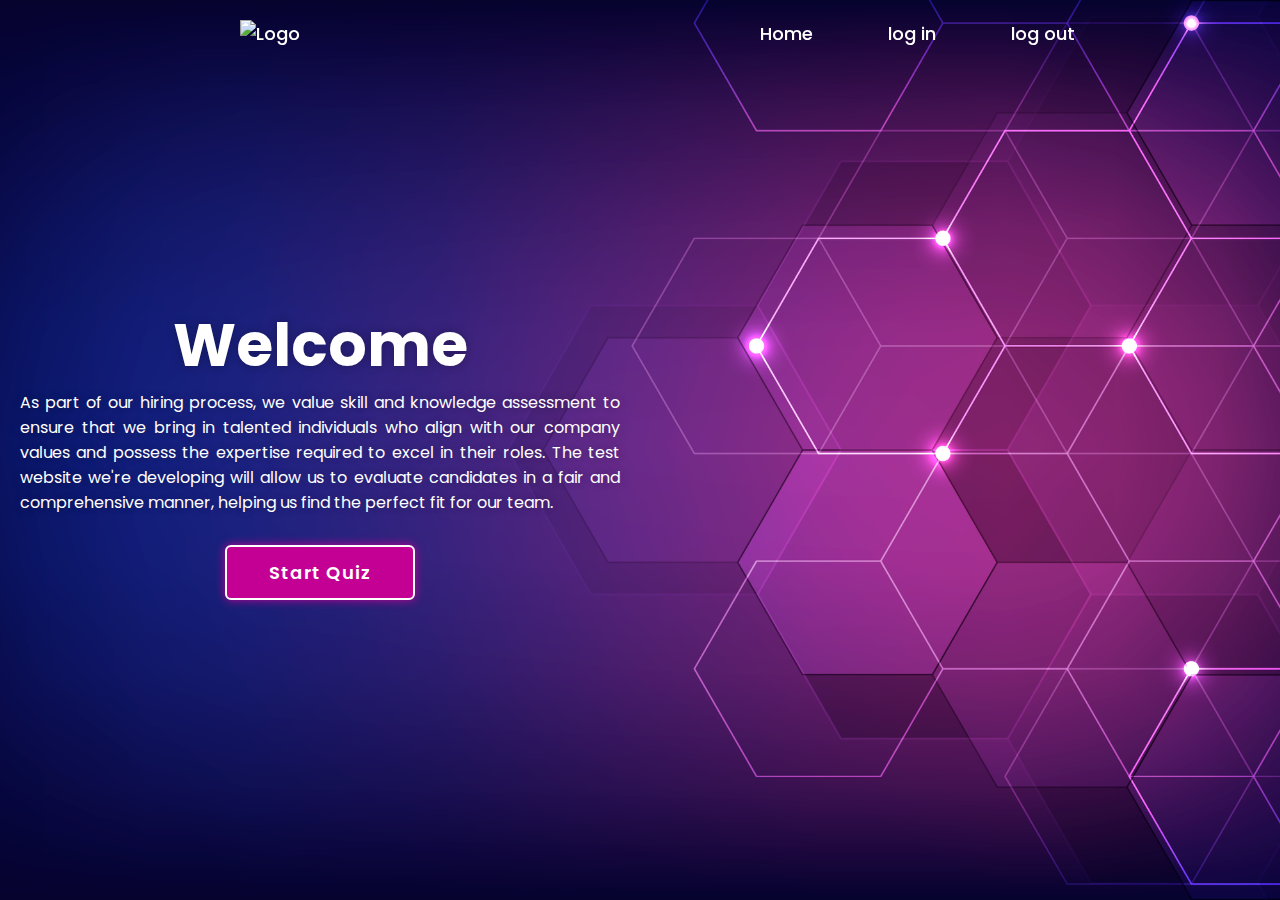
==== commit 6e974b3e: "Merge branch 'main' of https://github.com/AlharethAlalawneh/Alhareth_quiz_project" ====
--- a/index.html
+++ b/index.html
@@ -79,7 +79,7 @@
             <nav class="na_0 ">
                 <div class="navbar ">
                     <div class="divlogo">
-                        <a href="#home"><img src="/log_in/logo.png" alt="Logo"></a>
+                        <a href="#home"><img src="https://media.discordapp.net/attachments/1127880349783961643/1131973773470470204/q-high-resolution-logo-white-on-transparent-background.png?width=1062&height=662" alt="Logo"></a>
                     </div>
                     <ul class="ul_nav">
                         <li><a href="#home">Home</a></li>
@@ -158,7 +158,7 @@
     <div class="popup-info">
         <h2>Quiz instructions</h2>
         <span class="info">1. The number of exam questions is 10 questions. </span>
-        <span class="info">2. The duration of the exam is 10 minutes.</span>
+        <span class="info">2. The duration of the exam is 3:30 minutes.</span>
         <span class="info">3. When clicking on the answer, it cannot be changed.</span>
         <span class="info">4. It is not possible to move to the next question before answering.</span>
         <span class="info">5. When the time is up, you go to the result page.</span>
--- a/style.css
+++ b/style.css
@@ -486,3 +486,87 @@
     color: #e5ffee !important;
     border-color: #e5ffee !important;
 }
+
+
+  @media (max-width: 576px) {
+    .header {
+      padding: 10px 5%;
+    }
+  
+    .navbar {
+      display: none;
+    }
+  
+    .home-content h1 {
+      font-size: 40px;
+    }
+  
+    .About_us-content h1 {
+      font-size: 40px;
+    }
+  
+    /* Adjust other styles for small devices as needed */
+  }
+  
+  /* Medium devices (576px - 768px) */
+  @media (min-width: 577px) and (max-width: 768px) {
+    .header {
+      padding: 15px 5%;
+    }
+  
+    .navbar {
+      flex-direction: column;
+      align-items: flex-end;
+      position: absolute;
+      top: 55px;
+      right: 5%;
+    }
+  
+    .navbar a {
+      margin: 10px 0;
+    }
+  
+    .home-content h1 {
+      font-size: 50px;
+    }
+  
+    .About_us-content h1 {
+      font-size: 50px;
+    }
+  
+    /* Adjust other styles for medium devices as needed */
+  }
+  
+  /* Large devices (768px - 992px) */
+  @media (min-width: 769px) and (max-width: 992px) {
+    .header {
+      padding: 15px 5%;
+    }
+  
+    .navbar {
+      justify-content: flex-end;
+    }
+  
+    .home-content h1 {
+      font-size: 50px;
+    }
+  
+    .About_us-content h1 {
+      font-size: 50px;
+    }
+  
+    /* Adjust other styles for large devices as needed */
+  }
+  
+  /* Extra-large devices (992px - 1200px) */
+  @media (min-width: 993px) and (max-width: 1200px) {
+    .home-content h1 {
+      font-size: 60px;
+    }
+  
+    .About_us-content h1 {
+      font-size: 60px;
+    }
+  
+    /* Adjust other styles for extra-large devices as needed */
+  }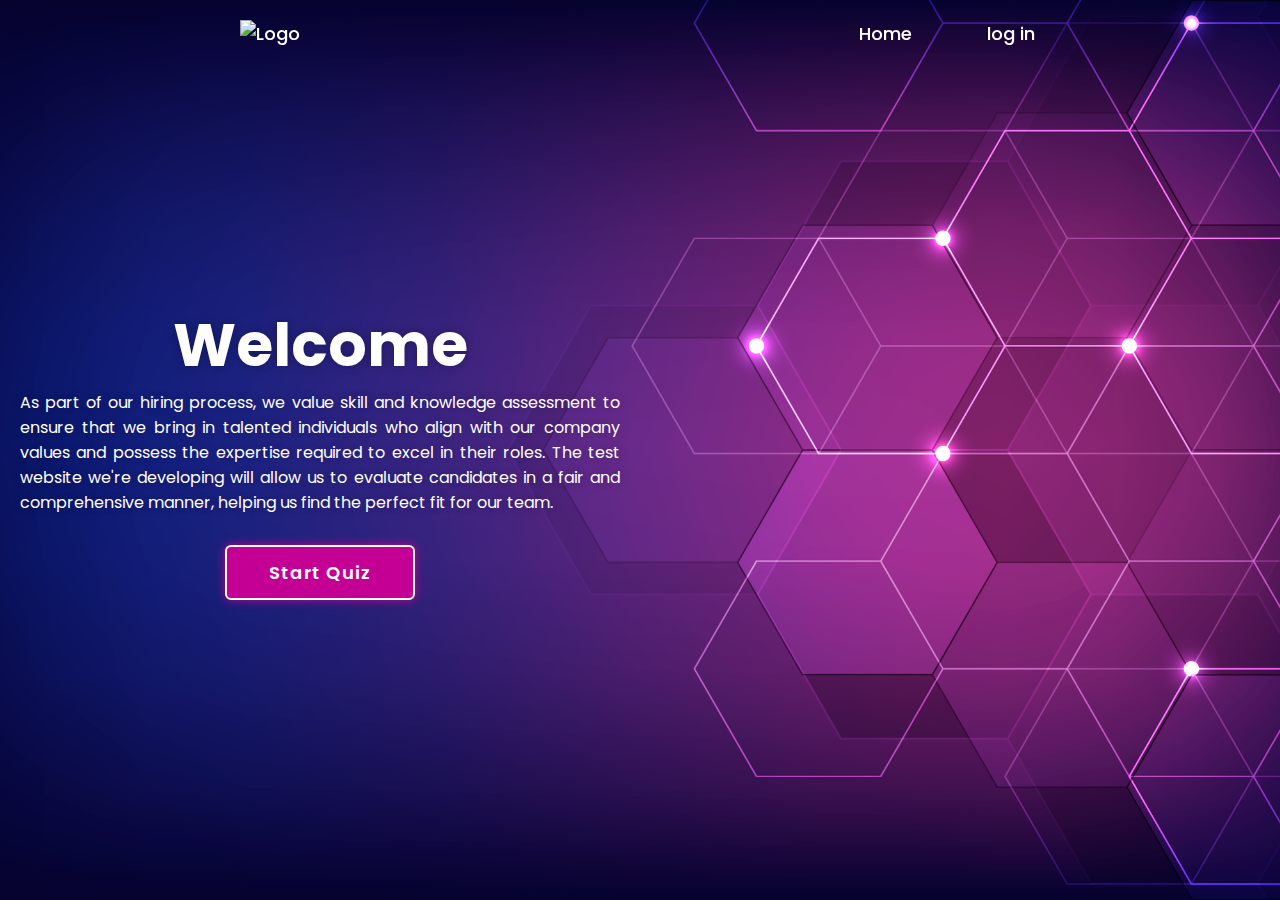
==== commit d37b8278: "Merge branch 'main' of https://github.com/AlharethAlalawneh/Alhareth_quiz_project" ====
--- a/index.html
+++ b/index.html
@@ -83,8 +83,8 @@
                     </div>
                     <ul class="ul_nav">
                         <li><a href="#home">Home</a></li>
-                        <li><a href="/log_in/login.html" id="btn_login">log in</a></li>
-                        <li><a  id="btn_logout" >log out</a></li>
+                        <li><a href="./login/login.html" id="btn_login">log in</a></li>
+                        <li><a  id="btn_logout" style="display: none;">log out</a></li>
                     </ul>
                 </div>
             </nav>
--- a/style.css
+++ b/style.css
@@ -97,7 +97,10 @@
     margin-bottom: 30px;
     text-align: justify;
 }
-
+#btn_logout{
+    cursor: pointer;
+
+}
 .home-content .start-btn {
     width: 190px;
     height: 55px;
